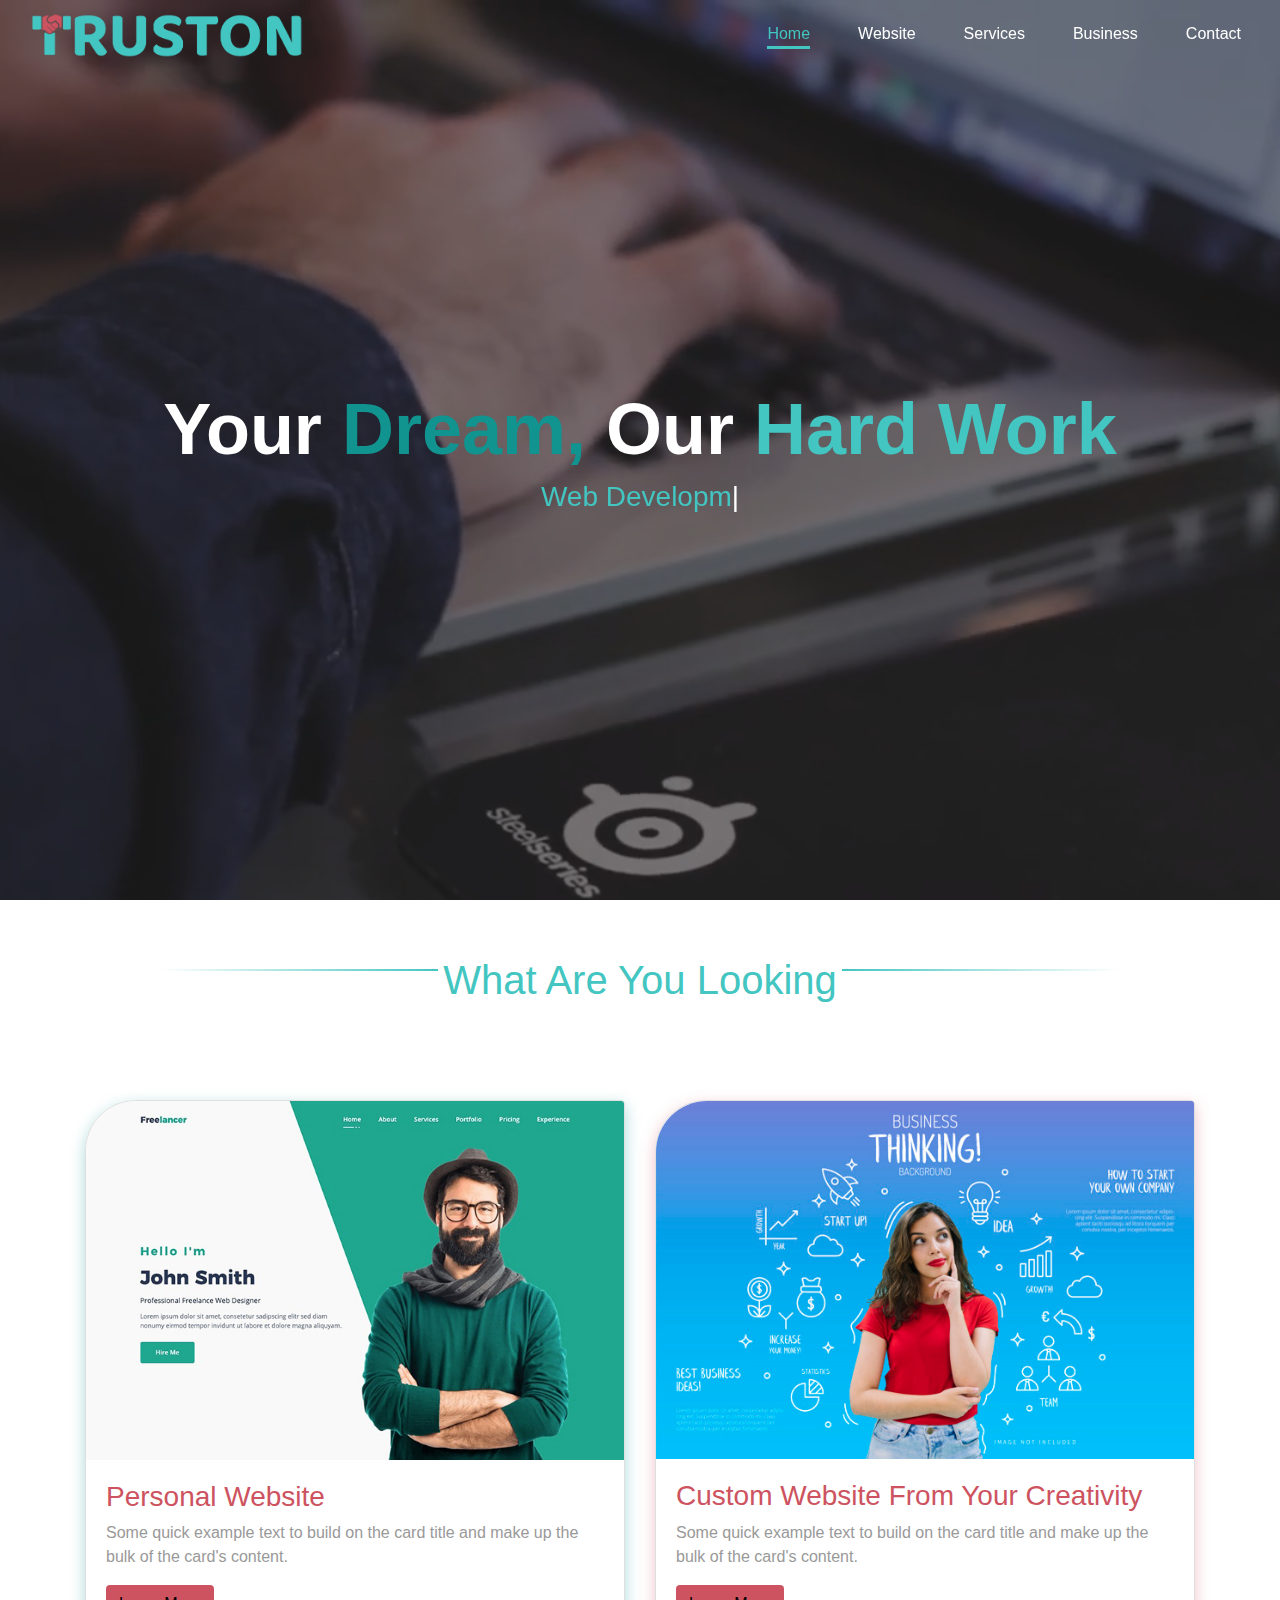
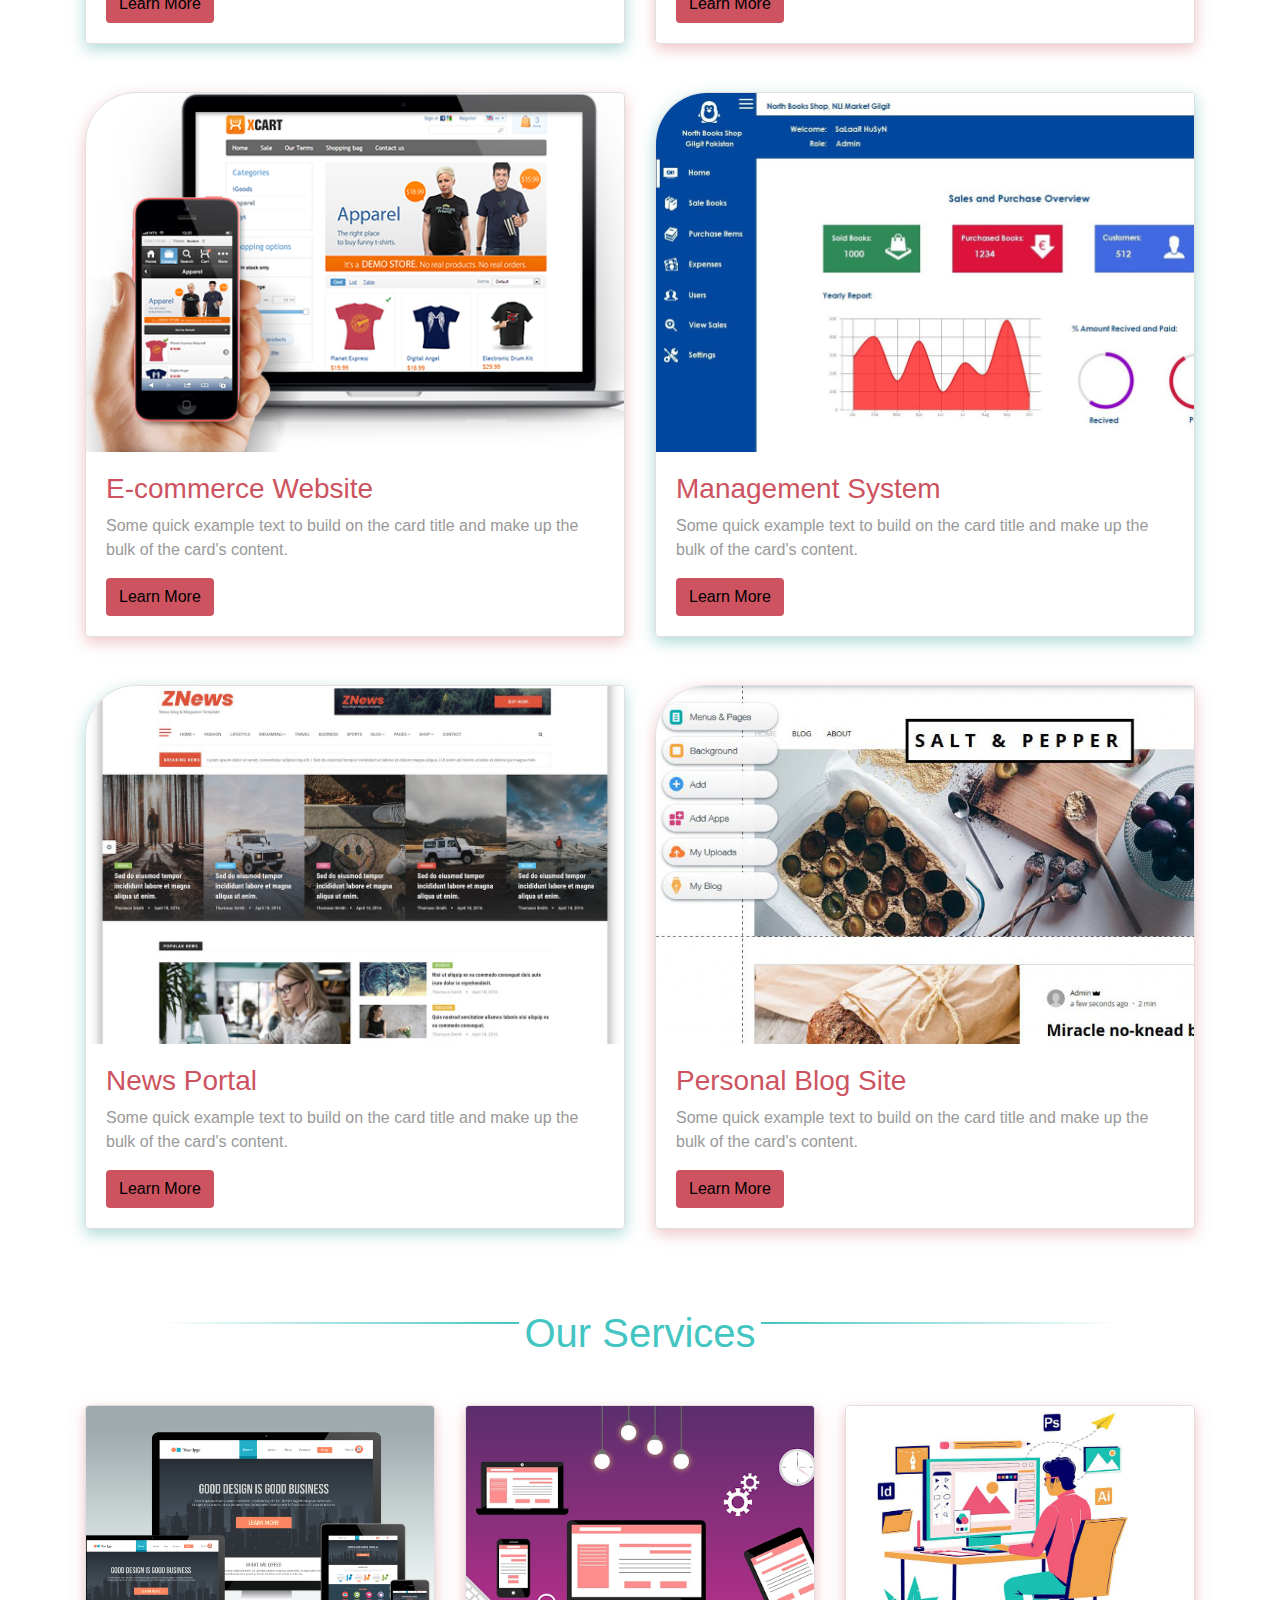
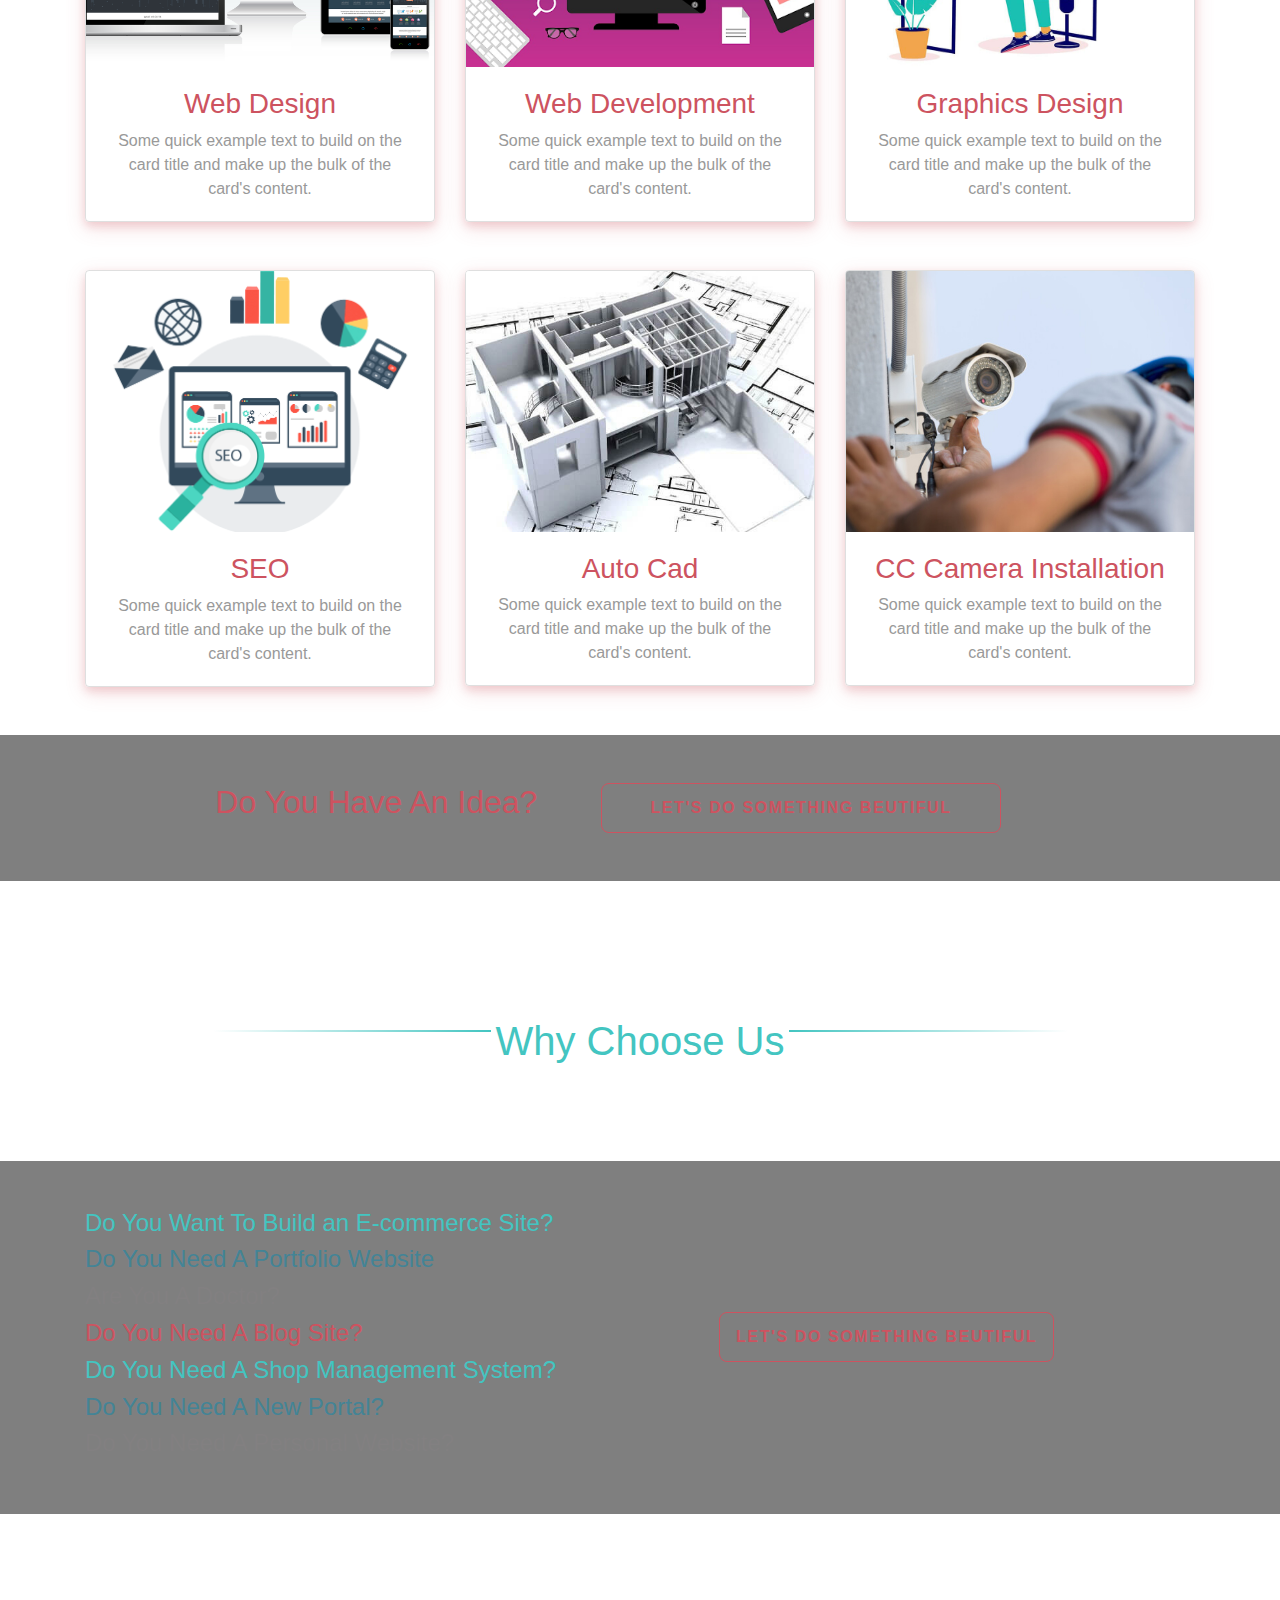
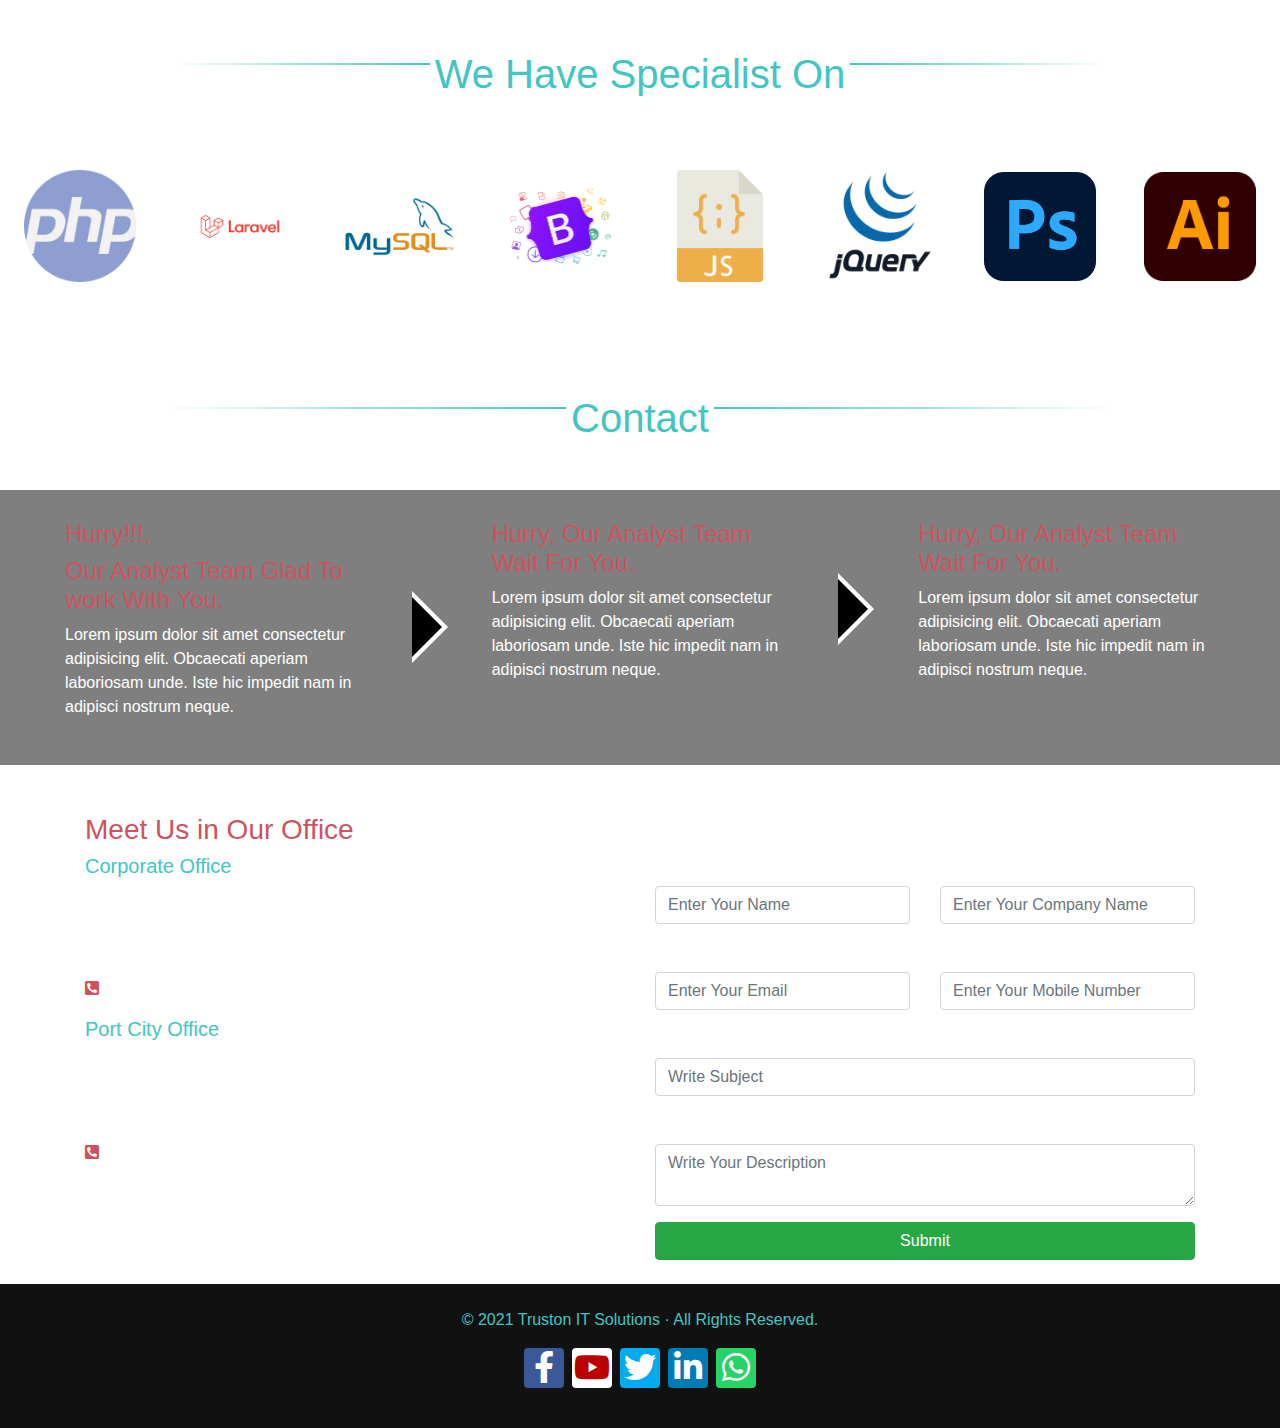
==== index.html @ 9c8ca1ae "Added" ====
<!doctype html>
<html lang="en">

<head>
    <!-- Required meta tags -->
    <meta charset="utf-8">
    <meta name="viewport" content="width=device-width, initial-scale=1, shrink-to-fit=no">

    <!-- CSS -->

    <link rel="stylesheet" href="https://pro.fontawesome.com/releases/v5.10.0/css/all.css" />
    <link rel="stylesheet" href="https://maxcdn.bootstrapcdn.com/bootstrap/4.0.0/css/bootstrap.min.css">
    <link rel="stylesheet" href="css/owl.carousel.min.css">
    <link rel="stylesheet" href="css/owl.theme.default.min.css">
    <link rel="stylesheet" href="css/style.css">
    <title>Truston IT Solutions</title>
</head>

<body>


    <!-- nav bar -->

    <nav class="navbar navbar-expand-lg fixed-top bg-transparent a-color">
        <div class="container-fluid">
            <a class="navbar-brand" href="#home"><img src="img/logo.png" alt="Truston IT Solutions"
                    class="d-inline-block align-top"></a>
            <button class="navbar-toggler" type="button" data-toggle="collapse" data-target="#navbarNav"
                aria-controls="navbarNav" aria-expanded="false" aria-label="Toggle navigation">
                <span class="navbar-toggler-icon"></span>
            </button>
            <div class="collapse navbar-collapse" id="navbarNav">
                <ul class="nav navbar-nav navbar-items ml-auto">
                    <li class="nav-item">
                        <a class="nav-link" href="#home">Home</a>
                    </li>
                    <li class="nav-item">
                        <a class="nav-link" href="#website">Website</a>
                    </li>
                    <li class="nav-item">
                        <a class="nav-link" href="#services">Services</a>
                    </li>
                    <li class="nav-item">
                        <a class="nav-link" href="#strength">Business</a>
                    </li>
                    <li class="nav-item">
                        <a class="nav-link" href="#contact">Contact</a>
                    </li>
                </ul>
            </div>
        </div>
    </nav>

    <!-- end of navbar -->


    <!-- slider section-->

    <header id="home">
        <div class="overlay"></div>
        <video playsinline="playsinline" autoplay="autoplay" muted="muted" loop="loop">
            <source src="video/home3.mp4" type="video/mp4">
        </video>
        <div class="container h-100">
            <div class="d-flex h-100 text-center align-items-center">
                <div class="w-100 text-white">
                    <h1 class="display-3 font-weight-bold">Your <span style="color: #119490;">Dream,</span> Our <span
                            style="color: #43c5c1;">Hard Work</span> </h1>
                    <h3 class="mb-0" id="typer-text"></h3>
                </div>
            </div>
        </div>
    </header>

    <!-- box-shadow: rgba(0, 0, 0, 0.25) 0px 25px 50px -12px; -->

    <!-- end of slider sections -->

    <!-- type of website -->

    <section class="type-of-website py-3" id="website">
        <!-- divider -->
        <div class="divider">
            <span></span>
            <span>
                <!-- <h2>Related For You</h2> -->
                <h2>What Are You Looking</h2>
            </span>
            <span></span>
        </div>

        <div class="container">
            <div class="row">
                <div class="col-md-6 mt-5">
                    <a href="personal.html">
                        <div class="card tow-items tow-items-type-1">
                            <img class="card-img-top" src="img/tow/personal.jpg" alt="web design">
                            <div class="card-body">
                                <h3 class="card-text-top">Personal Website</h3>
                                <p class="card-text">Some quick example text to build on the card title and make up the
                                    bulk of the card's content.</p>
                                <button class="btn my-orange-btn-fixed">Learn More</button>
                            </div>
                        </div>
                    </a>
                </div>


                <div class="col-md-6 mt-5">
                    <a href="idea.html">
                        <div class="card tow-items tow-items-type-2">
                            <img class="card-img-top" src="img/tow/custom.jpg" alt="web design">
                            <div class="card-body">
                                <h3 class="card-text-top">Custom Website From Your Creativity</h3>
                                <p class="card-text">Some quick example text to build on the card title and make up the
                                    bulk of the card's content.</p>
                                <button class="btn my-orange-btn-fixed">Learn More</button>
                            </div>
                        </div>
                    </a>
                </div>



                <div class="col-md-6 mt-5">
                    <a href="e-commerce.html">
                        <div class="card tow-items tow-items-type-2">
                            <img class="card-img-top" src="img/tow/ecommerce.png" alt="web design">
                            <div class="card-body">
                                <h3 class="card-text-top">E-commerce Website</h3>
                                <p class="card-text">Some quick example text to build on the card title and make up the
                                    bulk of the card's content.</p>
                                <button class="btn my-orange-btn-fixed">Learn More</button>
                            </div>
                        </div>
                    </a>
                </div>


                <div class="col-md-6 mt-5">
                    <a href="management.html">
                        <div class="card tow-items tow-items-type-1">
                            <img class="card-img-top" src="img/tow/shop.jpg" alt="web design">
                            <div class="card-body">
                                <h3 class="card-text-top">Management System</h3>
                                <p class="card-text">Some quick example text to build on the card title and make up the
                                    bulk of the card's content.</p>
                                <button class="btn my-orange-btn-fixed">Learn More</button>
                            </div>
                        </div>
                    </a>
                </div>

                <div class="col-md-6 mt-5">
                    <a href="news.html">
                        <div class="card tow-items tow-items-type-1">
                            <img class="card-img-top" src="img/tow/news.jpg" alt="web design">
                            <div class="card-body">
                                <h3 class="card-text-top">News Portal</h3>
                                <p class="card-text">Some quick example text to build on the card title and make up the
                                    bulk of the card's content.</p>
                                <button class="btn my-orange-btn-fixed">Learn More</button>
                            </div>
                        </div>
                    </a>
                </div>

                <div class="col-md-6 mt-5">
                    <a href="blog.html">
                        <div class="card tow-items tow-items-type-2">
                            <img class="card-img-top" src="img/tow/blog.jpg" alt="web design">
                            <div class="card-body">
                                <h3 class="card-text-top">Personal Blog Site</h3>
                                <p class="card-text">Some quick example text to build on the card title and make up the
                                    bulk of the card's content.</p>
                                <button class="btn my-orange-btn-fixed">Learn More</button>
                            </div>
                        </div>
                    </a>
                </div>
            </div>
        </div>



    </section>

    <!-- services sections -->

    <section class="services py-4" id="services">

        <!-- divider -->
        <div class="divider">
            <span></span>
            <span>
                <h2>Our Services</h2>
            </span>
            <span></span>
        </div>
        <div class="main-services text-center">
            <div class="container">
                <div class="row">
                    <div class="col-md-4">
                        <div class="card section-items">
                            <img class="card-img-top" src="img/web_design.jpg" alt="web design">
                            <div class="card-body">
                                <h3 class="card-text-top">Web Design</h3>
                                <p class="card-text">Some quick example text to build on the card title and make up the
                                    bulk of the card's content.</p>
                            </div>
                        </div>
                    </div>

                    <div class="col-md-4">
                        <div class="card  section-items">
                            <img class="card-img-top" src="img/web_development.png" alt="web design">
                            <div class="card-body">
                                <h3 class="card-text-top">Web Development</h3>
                                <p class="card-text">Some quick example text to build on the card title and make up the
                                    bulk of the card's content.</p>
                            </div>
                        </div>
                    </div>

                    <div class="col-md-4">
                        <div class="card  section-items">
                            <img class="card-img-top" src="img/g.jpg" alt="web design">
                            <div class="card-body">
                                <h3 class="card-text-top">Graphics Design</h3>
                                <p class="card-text">Some quick example text to build on the card title and make up the
                                    bulk of the card's content.</p>
                            </div>
                        </div>
                    </div>

                    <div class="col-md-4">
                        <div class="card  section-items mt-5">
                            <img class="card-img-top" src="img/seo.png" alt="web design">
                            <div class="card-body">
                                <h3 class="card-text-top">SEO</h3>
                                <p class="card-text">Some quick example text to build on the card title and make up the
                                    bulk of the card's content.</p>
                            </div>
                        </div>
                    </div>

                    <div class="col-md-4">
                        <div class="card  section-items mt-5">
                            <img class="card-img-top" src="img/auto_cad.jpg" alt="web design">
                            <div class="card-body">
                                <h3 class="card-text-top">Auto Cad</h3>
                                <p class="card-text">Some quick example text to build on the card title and make up the
                                    bulk of the card's content.</p>
                            </div>
                        </div>
                    </div>

                    <div class="col-md-4">
                        <div class="card  section-items mt-5">
                            <img class="card-img-top" src="img/cc.jpg" alt="web design">
                            <div class="card-body">
                                <h3 class="card-text-top">CC Camera Installation</h3>
                                <p class="card-text">Some quick example text to build on the card title and make up the
                                    bulk of the card's content.</p>
                            </div>
                        </div>
                    </div>
                </div>
            </div>
        </div>


        <div class="road-to-contact py-5 text-center d-flex card-text-top justify-content-center my-5"
            style="background-color: rgba(0,0,0,.5);">
            <h2>Do You Have An Idea?</h2>

            <a href="#contact" class="my-orange-btn px-5"> Let's Do Something
                Beutiful
                <span></span><span></span><span></span><span></span>
            </a>

        </div>
    </section>

    <!-- end of services sections -->


    <!-- why choose us sections -->

    <section class="choose py-4" id="strength">
        <div class="choose-overlay">

            <div class="container">
                <div class="row">
                    <!-- divider -->
                    <div class="divider">
                        <span></span>
                        <span>
                            <h2>Why Choose Us</h2>
                        </span>
                        <span></span>
                    </div>
                </div>
                <div class="row text-center" id="all-circle">
                    <div class="col-md-3 choose-items choose-items-1">
                        <div class="circle-inside d-flex justify-content-center">
                            <svg class="svg" height="200" width="200">
                                <circle class="circle-1" cx="100" cy="100" r="95" stroke="transparent" stroke-width="10"
                                    fill-opacity="0" />
                            </svg>
                            <div class="logo d-flex align-items-center justify-content-center">
                                <h1 class="display-1 font-weight-bold" style="color: #43c5c1;">1</h1>
                            </div>
                        </div>


                        <div class="circle-outside pt-3">
                            <h3 style="color: #43c5c1;">Plan Validation</h3>
                            <p class="card-text">Lorem ipsum dolor sit amet consectetur adipisicing elit. Pariatur saepe
                                laudantium quidem
                                error at, nam! Unde nam voluptas alias quibusdam.</p>
                        </div>
                    </div>

                    <div class="col-md-3 choose-items choose-items-2">
                        <div class="circle-inside d-flex justify-content-center">
                            <svg class="svg" height="200" width="200">
                                <circle class="circle-2" cx="100" cy="100" r="95" stroke="transparent" stroke-width="10"
                                    fill-opacity="0" />
                            </svg>
                            <div class="logo d-flex align-items-center justify-content-center">
                                <h1 class="display-1 font-weight-bold" style="color: #438496;">2</h1>
                            </div>
                        </div>


                        <div class="circle-outside pt-3">
                            <h3 style="color: #438496;">Analysis Team</h3>
                            <p class="card-text">Lorem ipsum dolor sit amet consectetur adipisicing elit. Pariatur saepe
                                laudantium quidem
                                error at, nam! Unde nam voluptas alias quibusdam.</p>
                        </div>
                    </div>

                    <div class="col-md-3 choose-items choose-items-3">
                        <div class="circle-inside d-flex justify-content-center">
                            <svg class="svg" height="200" width="200">
                                <circle class="circle-3" cx="100" cy="100" r="95" stroke="transparent" stroke-width="10"
                                    fill-opacity="0" />
                            </svg>
                            <div class="logo d-flex align-items-center justify-content-center">
                                <h1 class="display-1 font-weight-bold" style="color: #828081;">3</h1>
                            </div>
                        </div>


                        <div class="circle-outside pt-3">
                            <h3 style="color: #828081;">Free Services</h3>
                            <p class="card-text">Lorem ipsum dolor sit amet consectetur adipisicing elit. Pariatur saepe
                                laudantium quidem
                                error at, nam! Unde nam voluptas alias quibusdam.</p>
                        </div>
                    </div>

                    <div class="col-md-3 choose-items choose-items-4">
                        <div class="circle-inside d-flex justify-content-center">
                            <svg class="svg" height="200" width="200">
                                <circle class="circle-4" cx="100" cy="100" r="95" stroke="transparent" stroke-width="10"
                                    fill-opacity="0" />
                            </svg>
                            <div class="logo d-flex align-items-center justify-content-center">
                                <h1 class="display-1 font-weight-bold" style="color: #cd5360;">4</h1>
                            </div>
                        </div>


                        <div class="circle-outside pt-3">
                            <h3 style="color: #cd5360;">Manual Book</h3>
                            <p class="card-text">Lorem ipsum dolor sit amet consectetur adipisicing elit. Pariatur saepe
                                laudantium quidem
                                error at, nam! Unde nam voluptas alias quibusdam.</p>
                        </div>
                    </div>

                </div>
            </div>
        </div>

        <div class="road-to-contact py-5 d-flex text-center card-text-top justify-content-center my-5"
            style="background-color: rgba(0,0,0,.5);">

            <div class="container">
                <div class="row d-flex align-items-center">
                    <div class="col-md-6 text-left">
                        <h4 style="color: #43c5c1">Do You Want To Build an E-commerce Site?</h4>
                        <h4 style="color: #438496">Do You Need A Portfolio Website</h4>
                        <h4 style="color: #828081">Are You A Doctor?</h4>
                        <h4 style="color: #cd5360">Do You Need A Blog Site?</h4>
                        <h4 style="color: #43c5c1">Do You Need A Shop Management System?</h4>
                        <h4 style="color: #438496">Do You Need A New Portal?</h4>
                        <h4 style="color: #828081">Do You Need A Personal Website?</h4>
                    </div>
                    <div class="col-md-6 d-flex">
                        <a href="#contact" class="my-orange-btn px-3"> Let's Do Something Beutiful
                            <span></span><span></span><span></span><span></span>
                        </a>
                    </div>
                </div>
            </div>
        </div>
    </section>


    <!-- end why choose us sections -->

    <!-- blog section -->
    <!--

    <section class="blog py-5" id="blog">
        <div class="container-fluid">
            
            <div class="divider">
                <span></span>
                <span>
                    <h2>Blog</h2>
                </span>
                <span></span>
            </div>
            <div class="owl-carousel">
                <div class="col blog-items rounded p-3 pt-4">
                    <p class="d-inline p-1 blog-date-bg text-white mt-2">
                        <i class="fal fa-calendar-alt pr-2"></i>
                        <span>January 01, 2020</span>
                    </p>
                    <h4 class="blog-text-color mt-4">This is blog number 1 rtrett sftsr</h4>
                    <p class="card-text">Lorem ipsum dolor sit amet, consectetur adipisicing elit. Unde, nesciunt? Lorem
                        ipsum dolor sit
                        amet, consectetur adipisicing elit. Unde, nesciunt? Lorem ipsum dolor sit amet, consectetur
                        adipisicing elit. Unde, nesciunt? <a href="#" class="blog-text-color">Read More</a></p>
                </div>

                <div class="col blog-items rounded p-3 pt-4">
                    <p class="d-inline p-1 blog-date-bg text-white mt-2">
                        <i class="fal fa-calendar-alt pr-2"></i>
                        <span>March 31, 2020</span>
                    </p>
                    <h4 class="blog-text-color mt-4">How You Can Business With Us</h4>
                    <p class="card-text">Lorem ipsum dolor sit amet, consectetur adipisicing elit. Unde, nesciunt? Lorem
                        ipsum dolor sit
                        amet, consectetur adipisicing elit. Unde, nesciunt? Lorem ipsum dolor sit amet, consectetur
                        adipisicing elit. Unde, nesciunt? <a href="#" class="blog-text-color">Read More</a></p>
                </div>

                <div class="col blog-items rounded p-3 pt-4">
                    <p class="d-inline p-1 blog-date-bg text-white mt-2">
                        <i class="fal fa-calendar-alt pr-2"></i>
                        <span>January 01, 2020</span>
                    </p>
                    <h4 class="blog-text-color mt-4">This is blog number 4 rtrt rtert</h4>
                    <p class="card-text">Lorem ipsum dolor sit amet, consectetur adipisicing elit. Unde, nesciunt? Lorem
                        ipsum dolor sit
                        amet, consectetur adipisicing elit. Unde, nesciunt? Lorem ipsum dolor sit amet, consectetur
                        adipisicing elit. Unde, nesciunt? <a href="#" class="blog-text-color">Read More</a></p>
                </div>

                <div class="col blog-items rounded p-3 pt-4">
                    <p class="d-inline p-1 blog-date-bg text-white mt-2">
                        <i class="fal fa-calendar-alt pr-2"></i>
                        <span>January 01, 2020</span>
                    </p>
                    <h4 class="blog-text-color mt-4">Web design and Development rtrt</h4>
                    <p class="card-text">Lorem ipsum dolor sit amet, consectetur adipisicing elit. Unde, nesciunt? Lorem
                        ipsum dolor sit
                        amet, consectetur adipisicing elit. Unde, nesciunt? Lorem ipsum dolor sit amet, consectetur
                        adipisicing elit. Unde, nesciunt? <a href class="blog-text-color"> Read More</a></p>
                </div>

                <div class="col blog-items rounded p-3 pt-4">
                    <p class="d-inline p-1 blog-date-bg text-white mt-2">
                        <i class="fal fa-calendar-alt pr-2"></i>
                        <span>January 01, 2020</span>
                    </p>
                    <h4 class="blog-text-color mt-4">Talk with SEO Expart dfg dfhdk </h4>
                    <p class="card-text">Lorem ipsum dolor sit amet, consectetur adipisicing elit. Unde, nesciunt? Lorem
                        ipsum dolor sit
                        amet, consectetur adipisicing elit. Unde, nesciunt? Lorem ipsum dolor sit amet, consectetur
                        adipisicing elit. Unde, nesciunt?<a href="#" class="blog-text-color">Read More</a> </p>
                </div>
            </div>
            <div class="row">
                <div class="col-md-4 offset-md-4 mt-5 d-flex justify-content-center">
                    <a href="#contact" class="my-orange-btn px-4"> See More Blog
                        <span></span><span></span><span></span><span></span>
                    </a>

                </div>
            </div>
        </div>
    </section>
-->

    <!-- our tools -->


    <section class="tools py-4" id="speciality">
        <div class="container-fluid">
            <div class="divider">
                <span></span>
                <span>
                    <h2>We Have Specialist On</h2>
                </span>
                <span></span>
            </div>

            <div class="row">
                <div class="col p-4 align-self-center">
                    <img src="img/tools/php.png" alt="">
                </div>
                <div class="col p-4 align-self-center">
                    <img src="img/tools/laravel.png" alt="">
                </div>
                <div class="col p-4 align-self-center">
                    <img src="img/tools/mysql.png" alt="">
                </div>
                <div class="col p-4 align-self-center">
                    <img src="img/tools/bot.png" alt="">
                </div>
                <div class="col p-4 align-self-center">
                    <img src="img/tools/js.png" alt="">
                </div>
                <div class="col p-4 align-self-center">
                    <img src="img/tools/jquery.png" alt="">
                </div>
                <div class="col p-4 align-self-center">
                    <img src="img/tools/ps.png" alt="">
                </div>
                <div class="col p-4 align-self-center">
                    <img src="img/tools/ai.png" alt="">
                </div>
            </div>
        </div>

        <!-- <div class="road-to-contact py-5 text-center d-flex card-text-top align-items-center justify-content-center my-5"
            style="background-color: rgba(0,0,0,.5);">
            <h2>Are You Ready To Build Something Beutiful?</h2>
            <a href="#contact" class="my-orange-btn px-5"> Let's Go
                <span></span><span></span><span></span><span></span>
            </a>

        </div> -->
    </section>


    <!-- contact sections  -->


    <section class="contact py-4 text-white" id="contact">

        <div class="divider">
            <span></span>
            <span>
                <h2>Contact</h2>
            </span>
            <span></span>
        </div>

        <div class="forward-to-contact" style="background-color: rgba(0,0,0,.5);">
            <div class="container-fluid">


                <div class="row">
                    <div class="col-md-4">
                        <div class="arrow_box arrow_box-1">
                            <h4 class="card-text-top">Hurry!!!,</h4>
                            <h4 class="card-text-top"> Our Analyst Team Glad To work With You.</h4>
                            <p>Lorem ipsum dolor sit amet consectetur adipisicing elit. Obcaecati aperiam laboriosam
                                unde.
                                Iste
                                hic impedit nam in adipisci nostrum neque.</p>
                        </div>
                    </div>

                    <div class="col-md-4">
                        <div class="arrow_box arrow_box-2">
                            <h4 class="card-text-top">Hurry, Our Analyst Team Wait For You.</h4>
                            <p>Lorem ipsum dolor sit amet consectetur adipisicing elit. Obcaecati aperiam laboriosam
                                unde.
                                Iste
                                hic impedit nam in adipisci nostrum neque.</p>
                        </div>
                    </div>

                    <div class="col-md-4">
                        <div class="arrow_box arrow_box-3">
                            <h4 class="card-text-top">Hurry, Our Analyst Team Wait For You.</h4>
                            <p>Lorem ipsum dolor sit amet consectetur adipisicing elit. Obcaecati aperiam laboriosam
                                unde.
                                Iste
                                hic impedit nam in adipisci nostrum neque.</p>
                        </div>
                    </div>
                </div>
            </div>
        </div>

        <div class="container">
            <div class="row mt-5">
                <div class="col-md-6">
                    <div class="address">
                        <h3 class="card-text-top">Meet Us in Our Office</h3>
                        <h5 class="text-paste">Corporate Office</h5>
                        <h6>Truston IT Solutions</h6>
                        <p>Lorem ipsum dolor sit, amet consectetur adipisicing elit. Distinctio, exercitationem.</p>
                        <p><i class="fas fa-phone-square-alt pr-2 card-text-top"></i>09639-410410</p>

                        <h5 class="text-paste">Port City Office</h5>
                        <h6>Truston IT Solutions</h6>
                        <p>Lorem ipsum dolor sit, amet consectetur adipisicing elit. Distinctio, exercitationem.</p>
                        <p><i class="fas fa-phone-square-alt pr-2 card-text-top"></i>01321-573654</p>
                    </div>
                </div>
                <div class="col-md-6">
                    <div class="contact-form">
                        <div class="row">
                            <h3>Schedule a Consultation</h3>
                            <div class="col-md-6">

                                <div class="form-group">
                                    <label>Your Name * </label>
                                    <input type="text" class="form-control" placeholder="Enter Your Name">

                                </div>

                                <div class="form-group">
                                    <label>Email * </label>
                                    <input type="text" class="form-control" placeholder="Enter Your Email">
                                </div>
                            </div>
                            <div class="col-md-6">
                                <div class="form-group">
                                    <label>Company Name</label>
                                    <input type="text" class="form-control" placeholder="Enter Your Company Name">
                                </div>
                                <div class="form-group">
                                    <label>Mobile Number * </label>
                                    <input type="text" class="form-control" placeholder="Enter Your Mobile Number">
                                </div>
                            </div>
                            <div class="col-md-12">
                                <div class="form-group">
                                    <label>Subject * </label>
                                    <input type="text" class="form-control" placeholder="Write Subject">
                                </div>
                                <div class="form-group">
                                    <label>Description</label>
                                    <textarea row="5" type="text" class="form-control"
                                        placeholder="Write Your Description"></textarea>
                                </div>
                                <button type="submit" class="btn btn-success btn-block">Submit</button>
                            </div>
                        </div>
                    </div>
                </div>
            </div>
        </div>
    </section>


    <!-- footer -->

    <section class="footer py-4 text-center" style="background-color: #111;">
        <p class="text-paste">© 2021 Truston IT Solutions · All Rights Reserved.</p>
        <div class="social-media-icon d-flex justify-content-center">
            <!-- <i class="fab fa-facebook-square" style="color: #3b5998;"></i>
            <i class="fab fa-twitter-square" style="color: #00aced;"></i>
            <i class="fab fa-youtube" style="color: #bb0000;"></i>
            <i class="fab fa-linkedin" style="color: #007bb6;"></i> -->

            <ul class="d-flex justify-content-center align-items-center">
                <li class="d-flex justify-content-center align-items-center mx-1 rounded"
                    style="width: 40px; height: 40px; background-color: #3b5998;"> <a href=""> <i
                            class="fab fa-facebook-f" style="color: #fff"></i></a></li>
                <li class="d-flex justify-content-center align-items-center mx-1 rounded"
                    style="width: 40px; height: 40px; background-color: #fff;"> <a href=""> <i class="fab fa-youtube"
                            style="color: #bb0000"></i></a></li>
                <li class="d-flex justify-content-center align-items-center mx-1 rounded"
                    style="width: 40px; height: 40px; background-color: #00aced;"> <a href=""> <i class="fab fa-twitter"
                            style="color: #fff"></i></a></li>
                <li class="d-flex justify-content-center align-items-center mx-1 rounded"
                    style="width: 40px; height: 40px; background-color: #007bb6;"> <a href=""> <i
                            class="fab fa-linkedin-in" style="color: #fff"></i></a></li>
                <li class="d-flex justify-content-center align-items-center mx-1 rounded"
                    style="width: 40px; height: 40px; background-color: #25D366;"> <a href=""> <i
                            class="fab fa-whatsapp" style="color: #fff;"></i></a></li>
            </ul>

        </div>
    </section>


    <!-- Load Facebook SDK for JavaScript -->
    <div id="fb-root"></div>
    <script>
        window.fbAsyncInit = function () {
            FB.init({
                xfbml: true,
                version: 'v9.0'
            });
        };

        (function (d, s, id) {
            var js, fjs = d.getElementsByTagName(s)[0];
            if (d.getElementById(id)) return;
            js = d.createElement(s); js.id = id;
            js.src = 'https://connect.facebook.net/en_US/sdk/xfbml.customerchat.js';
            fjs.parentNode.insertBefore(js, fjs);
        }(document, 'script', 'facebook-jssdk'));</script>

    <!-- Your Chat Plugin code -->
    <div class="fb-customerchat" attribution=setup_tool page_id="106766684719272" theme_color="#44bec7">
    </div>



    <!-- Optional JavaScript -->
    <!-- jQuery first, then Popper.js, then Bootstrap JS -->
    <script src="https://code.jquery.com/jquery-3.2.1.min.js"></script>
    <script src="https://cdnjs.cloudflare.com/ajax/libs/popper.js/1.12.9/umd/popper.min.js"></script>
    <script src="https://maxcdn.bootstrapcdn.com/bootstrap/4.0.0/js/bootstrap.min.js"></script>
    <script src="js/owl.carousel.min.js"></script>
    <script src="js/active-menu-link.js"></script>
    <script src="js/typer.min.js"></script>
    <script src="js/main.js"></script>


</body>

</html>
---- css/style.css ----
*{
    margin: 0;
    padding: 0;
}
body{
  /* background-color: #162B32; */
  position: relative;
  background-image: url('../img/bg/1.gif');
  background-attachment: fixed;
  background-size: cover;
}
/* .body-overlay{
  background-color: rgba(0,0,0,.6);
  position: absolute;
  top: 0;
  left: 0;
  bottom: 0;
  right: 0;
} */
nav{
  border-bottom: 1px solid transparent;
}
.navbar-brand img{
    width: 17rem;
}
.a-color a{
  color: #fff;
}

.card-text-top{
  color: #cd5360;
}
.card-text{
  color: #999;
}

.nav-link::after{
  content: "";
  width: 0;
  display: flex;
  height: 3px;
  transition: width .3s ease;
  background: #43c5c1;
}
.navbar-light .navbar-nav .nav-link{
  color: #fff;
}
.navbar-items li a.active::after{
  width: 100%;
}
.navbar-light .navbar-nav .nav-link:focus, .navbar-light .navbar-nav .nav-link:hover{
  color: #43c5c1;
}
nav .active{
  color: #43c5c1!important;
}
.navbar-expand-lg .navbar-nav .nav-link{
  padding-left: 2.5rem;
}

/* CSS for video */

header {
    position: relative;
    background-color: black;
    height: 100vh;
    min-height: 25rem;
    width: 100%;
    overflow: hidden;
  }
  
  header video {
    position: absolute;
    top: 50%;
    left: 50%;
    min-width: 100%;
    min-height: 100%;
    width: auto;
    height: auto;
    z-index: 0;
    -ms-transform: translateX(-50%) translateY(-50%);
    -moz-transform: translateX(-50%) translateY(-50%);
    -webkit-transform: translateX(-50%) translateY(-50%);
    transform: translateX(-50%) translateY(-50%);
  }
  
  header .container {
    position: relative;
    z-index: 2;
  }
  
  header .overlay {
    position: absolute;
    top: 0;
    left: 0;
    height: 100%;
    width: 100%;
    background-color: #222;
    opacity: 0.5;
    z-index: 1;
  }
  
  @media (pointer: coarse) and (hover: none) {
    header {
      background: url('../video/home.mp4') black no-repeat center center scroll;
    }
    header video {
      display: none;
    }
  }
.typed{
  color: #43c5c1;
}

  /* devider */

 
        
  .divider {								/* minor cosmetics */
      display: table;
      font-size: 24px; 
      text-align: center; 
      width: 75%; 						/* divider width */
      margin: 40px auto;					/* spacing above/below */
  }
  .divider span {display: table-cell;  position: relative;}
  .divider span:first-child, .divider span:last-child {
      width: 50%;
      top: 13px;							/* adjust vertical align */
      -moz-background-size: 100% 2px; 	/* line width */
      background-size: 100% 2px; 			/* line width */
      background-position: 0 0, 0 100%;
      background-repeat: no-repeat;
  }
  .divider span:first-child {				/* color changes in here */
      background-image: -webkit-gradient(linear, 0 0, 0 100%, from(transparent), to(#43c5c1));
      background-image: -webkit-linear-gradient(180deg, transparent, #43c5c1);
      background-image: -moz-linear-gradient(180deg, transparent, #43c5c1);
      background-image: -o-linear-gradient(180deg, transparent, #43c5c1);
      background-image: linear-gradient(90deg, transparent, #43c5c1);
  }
  .divider span:nth-child(2) {
      color: #000; padding: 0px 5px; width: auto; white-space: nowrap;
  }
  .divider span:last-child {				/* color changes in here */
      background-image: -webkit-gradient(linear, 0 0, 0 100%, from(#43c5c1), to(transparent));
      background-image: -webkit-linear-gradient(180deg, #43c5c1, transparent);
      background-image: -moz-linear-gradient(180deg, #43c5c1, transparent);
      background-image: -o-linear-gradient(180deg, #43c5c1, transparent);
      background-image: linear-gradient(90deg, #43c5c1, transparent);
  }
.divider h2{
  color: #43c5c1;
  font-size: 2.5rem;
}



.section-header{
  text-align: center;
}
.section-items{
  transform: scale(1);
  transition: transform 1s ease-out;
  box-shadow: 0 4px 8px 0 rgba(205, 83, 96, 0.2), 0 6px 20px 0 rgba(205, 83, 96, 0.19);
}
.section-items:hover{
  transform: scale(1.05);
  transition: transform 1s ease-out;
  box-shadow: 0 4px 8px 0 rgba(255, 255, 255, 0.2), 0 6px 20px 0 rgba(255, 255, 255, 0.19);
}
.choose-item-top{
  /* background-color: orange; */
  border: 1px solid orange;
  height: 10rem;
  width: 10rem;
  margin: 0 auto;
  color: orange;
  transition: border 2s;
}


  /* border drwaing */


.logo{
    position: absolute;
   width: 200px;
   height: 200px;
    text-align: center;
}
.logo {
    border-radius: 100px;
    opacity: 1;
    /* animation: fadeIn 5s linear forwards;
    animation-delay: 5s; */
}

.circle-all {
  stroke-dasharray: 1000;
  stroke-dashoffset: 1000;
  /* animation-delay: 5s; */
  animation: stroke 2s ease-out forwards;
}

@keyframes stroke {
  to {
    stroke-dashoffset: 0;
  }
}

/* @keyframes fadeIn {
    to {
    opacity: 1;
    height: 100vh;
    position: relative;
    background-color: #f5f5f5;
}
    } */
  
.blog-date-bg{
  background-color: #cd5360;
}
.blog-text-color{
  color: #cd5360;
}

.tools img, .ecmain img, .ecbottom img{
  max-width: 100%;
  margin: auto 0;
}
.my-bg-dark{
  background-color: #000;
}
.card{
  background-color: transparent;
}
.blog-items{
  border: 1px solid rgba(205, 83, 96, 0.19);
}
.choose-items{
  border-radius: 10px;
  padding: 10px 15px;
  transform: scale(1);
  background-color: transparent;
  transition: all .4s ease;
}
.circle-inside{
  transform: skew(30deg, 0);
  transition: all .5s ease;
}
.choose-items:hover .circle-inside{
  transform: skew(0, 0);
  transition: all .5s ease;
  /* transform: scaleX(1); */
}
.choose-items:hover{
  background-color: #000;
  transform: scale(1.05);
  transition: all .4s ease;
}
.my-paste-btn{
  background-color: #43c5c1;
}
.my-paste-btn:hover, .my-orange-btn a:hover{
  text-decoration: none;
}
.choose-items{
  display: none;
}

.type-of-website img{
  max-width: 100%;
}
.tow-items-type-1{
  box-shadow: rgba(17, 148, 144, 0.35) 0px 5px 15px;
  cursor: pointer;
  transform: scale(1);
  transition: transform .5s ease-out;
  /* box-shadow: rgba(255, 255, 255, 0.25) 0px 60px 40px -7px; */
  /* box-shadow: rgba(205, 83, 96, 0.2) 0px 20px 30px; */
  /* box-shadow: rgba(205, 83, 96, 0.09) 0px 2px 1px, rgba(205, 83, 96, 0.09) 0px 4px 2px, rgba(205, 83, 96, 0.09) 0px 8px 4px, rgba(205, 83, 96, 0.09) 0px 16px 8px, rgba(205, 83, 96, 0.09) 0px 32px 16px; */
  /* box-shadow: rgba(255, 255, 255, 0.25) 0px 2px 4px 0px, rgba(255, 255, 255, 0.25) 0px 2px 16px 0px; */
  /* box-shadow: rgba(255, 255, 255, 0.25) 0px 8px 24px, rgba(255, 255, 255, 0.25) 0px 16px 56px, rgba(255, 255, 255, 0.25) 0px 24px 80px; */
}
.tow-items-type-2{
  box-shadow: rgba(205, 83, 96, 0.35) 0px 5px 15px;
  cursor: pointer;
  transform: scale(1);
  transition: transform .5s ease-out;
  /* box-shadow: rgba(255, 255, 255, 0.25) 0px 60px 40px -7px; */
  /* box-shadow: rgba(205, 83, 96, 0.2) 0px 20px 30px; */
  /* box-shadow: rgba(205, 83, 96, 0.09) 0px 2px 1px, rgba(205, 83, 96, 0.09) 0px 4px 2px, rgba(205, 83, 96, 0.09) 0px 8px 4px, rgba(205, 83, 96, 0.09) 0px 16px 8px, rgba(205, 83, 96, 0.09) 0px 32px 16px; */
  /* box-shadow: rgba(255, 255, 255, 0.25) 0px 2px 4px 0px, rgba(255, 255, 255, 0.25) 0px 2px 16px 0px; */
  /* box-shadow: rgba(255, 255, 255, 0.25) 0px 8px 24px, rgba(255, 255, 255, 0.25) 0px 16px 56px, rgba(255, 255, 255, 0.25) 0px 24px 80px; */
}
.tow-items{
  border-top-left-radius: calc(3.25rem - 1px);
}
.tow-items:hover{
  box-shadow: rgba(255, 255, 255, 0.5) 0px 5px 15px;
  transform: scale(1.05);
  transition: transform .5s ease-out;
}
.my-orange-btn-fixed{
  background-color: #cd5360;
}

/* button style  */
.my-orange-btn{
  /* background-color: #cd5360; */
  /* background-color: transparent; */
  --c:#cd5360;
    color: var(--c);
    font-size: 16px;
    border: 1px solid #cd5360;
    border-radius: 0.5em;
    /* width: 12em;
    height: 3em; */
    text-transform: uppercase;
    font-weight: bold;
    font-family: sans-serif;
    letter-spacing: 0.1em;
    text-align: center;
    line-height: 3em;
    position: relative;
    overflow: hidden;
    z-index: 1;
    transition: 0.5s;
    margin: 0 4em;
    text-decoration: none;
}
.my-orange-btn span {
  position: absolute;
  width: 25%;
  height: 100%;
  background-color: var(--c);
  transform: translateY(150%);
  border-radius: 50%;
  left: calc((var(--n) - 1) * 25%);
  transition: 0.5s;
  transition-delay: calc((var(--n) - 1) * 0.1s);
  z-index: -1;
}

.my-orange-btn:hover {
  color: #fff;
  text-decoration: none;
}

.my-orange-btn:hover span {
  transform: translateY(0) scale(2);
}

.my-orange-btn span:nth-child(1) {
  --n: 1;
}

.my-orange-btn span:nth-child(2) {
  --n: 2;
}

.my-orange-btn span:nth-child(3) {
  --n: 3;
}

.my-orange-btn span:nth-child(4) {
  --n: 4;
}

.type-of-website .card-img-top{
  border-top-left-radius: calc(3.25rem - 1px);
  background-color: transparent;
}
.type-of-website a{
  text-decoration: none;
}
.social-media-icon i{
  font-size: 2rem;
}
/* common for other pages  */

.o-page-header h1{
  font-size: 7rem;
  color: #fff;
}
.o-page-header:hover .o-page-header-text::after{
  width: 100%;
  transition: all 2s;
}
.o-page-header-text::after{
  content: '';
  width: 0;
  background-color: #cd5360;
  height: 2px;
  transition: all 1s;
}
.o-page-contact{
  display: none;
}
/* e commerce page  */

.e-commerce{
  background-image: url(../img/others/e-commerce-top.jpg);
  background-size: cover;
  background-attachment: fixed;
}
.ectop{
  background-color: rgba(0,0,0,.5);
  height: 70vh;
}
.text-paste{
  color: #43c5c1;
}
.b-mobile{
  color:  #43c5c1;;
  transition: all .3s ease;
}
.ecmain-row:hover .b-mobile{
  color: #cd5360;
  transition: all .3s ease;
}

/* personal  */

.personal{
  background-image: url(../img/others/personal-top.jpg);
  background-size: cover;
  background-attachment: fixed;
}

/* custom */

.custom{
  background-image: url(../img/others/idea-top.jpg);
  background-size: cover;
  background-attachment: fixed;
}

/* management */

.management{
  background-image: url(../img/others/management.jpg);
  background-size: cover;
  background-attachment: fixed;
}

/* news portal */

.news{
  background-image: url(../img/others/news.jpg);
  background-size: cover;
  background-attachment: fixed;
}

/* blog */

.blog{
  background-image: url(../img/others/blog.jpg);
  background-size: cover;
  background-attachment: fixed;
}


/* arrow box   */

.arrow_box {
  position: relative;
  /* border: 4px solid #cd5360; */
  padding: 30px 50px;
}
.arrow_box-1:after, .arrow_box-1:before, .arrow_box-2:after, .arrow_box-2:before {
  left: 100%;
  top: 50%;
  border: solid transparent;
  content: "";
  height: 0;
  width: 0;
  position: absolute;
  pointer-events: none;
}

.arrow_box-1:after, .arrow_box-2:after {
  border-color: rgba(136, 183, 213, 0);
  border-left-color: #000;
  border-width: 30px;
  margin-top: -30px;
  
}
.arrow_box-1:before, .arrow_box-2:before {
  border-color: rgba(194, 225, 245, 0);
  border-left-color: #fff;
  border-width: 36px;
  margin-top: -36px;
}
/* 

.arrow_box-1:before{
  animation: mymove1 1s linear infinite;
}
@keyframes mymove1 {
  0%   {border-left-color: #fff;}
  100%   {border-left-color: transparent;} 

}

.arrow_box-2:before{
  animation: mymove2 1s infinite;
}
@keyframes mymove2 {
  0%   {border-left-color: transparent;}
  100%  {border-left-color: #fff;}
} */
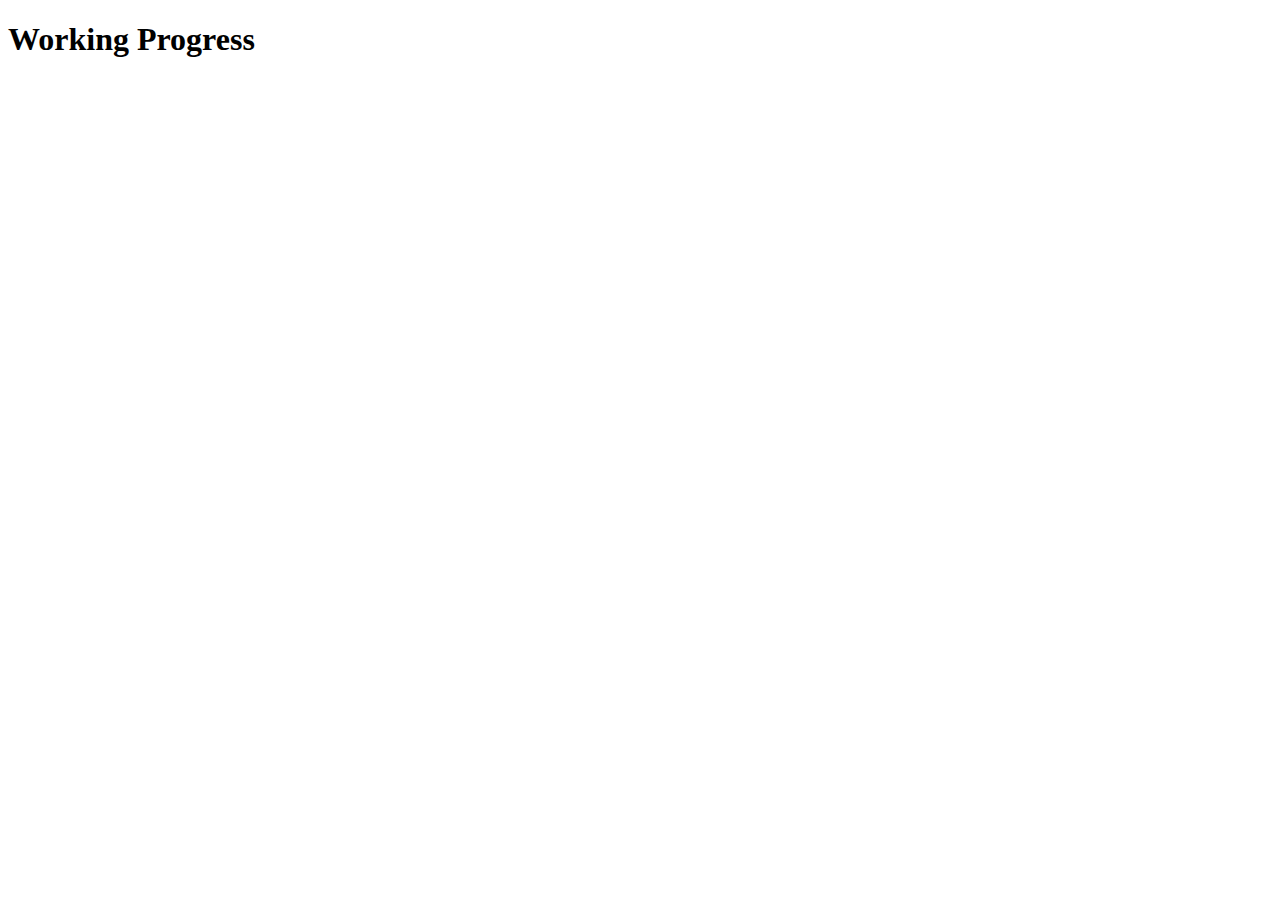
==== commit 5d524635: "test 20-04" ====
--- a/index.html
+++ b/index.html
@@ -1,738 +1,15 @@
-<!doctype html>
+<!DOCTYPE html>
 <html lang="en">
+<head>
+	<meta charset="UTF-8">
+	<meta name="viewport" content="width=device-width, initial-scale=1.0">
+	<title>O.H.Tuser</title>
+</head>
+<body>
+	
 
-<head>
-    <!-- Required meta tags -->
-    <meta charset="utf-8">
-    <meta name="viewport" content="width=device-width, initial-scale=1, shrink-to-fit=no">
-
-    <!-- CSS -->
-
-    <link rel="stylesheet" href="https://pro.fontawesome.com/releases/v5.10.0/css/all.css" />
-    <link rel="stylesheet" href="https://maxcdn.bootstrapcdn.com/bootstrap/4.0.0/css/bootstrap.min.css">
-    <link rel="stylesheet" href="css/owl.carousel.min.css">
-    <link rel="stylesheet" href="css/owl.theme.default.min.css">
-    <link rel="stylesheet" href="css/style.css">
-    <title>Truston IT Solutions</title>
-</head>
-
-<body>
-
-
-    <!-- nav bar -->
-
-    <nav class="navbar navbar-expand-lg fixed-top bg-transparent a-color">
-        <div class="container-fluid">
-            <a class="navbar-brand" href="#home"><img src="img/logo.png" alt="Truston IT Solutions"
-                    class="d-inline-block align-top"></a>
-            <button class="navbar-toggler" type="button" data-toggle="collapse" data-target="#navbarNav"
-                aria-controls="navbarNav" aria-expanded="false" aria-label="Toggle navigation">
-                <span class="navbar-toggler-icon"></span>
-            </button>
-            <div class="collapse navbar-collapse" id="navbarNav">
-                <ul class="nav navbar-nav navbar-items ml-auto">
-                    <li class="nav-item">
-                        <a class="nav-link" href="#home">Home</a>
-                    </li>
-                    <li class="nav-item">
-                        <a class="nav-link" href="#website">Website</a>
-                    </li>
-                    <li class="nav-item">
-                        <a class="nav-link" href="#services">Services</a>
-                    </li>
-                    <li class="nav-item">
-                        <a class="nav-link" href="#strength">Business</a>
-                    </li>
-                    <li class="nav-item">
-                        <a class="nav-link" href="#contact">Contact</a>
-                    </li>
-                </ul>
-            </div>
-        </div>
-    </nav>
-
-    <!-- end of navbar -->
-
-
-    <!-- slider section-->
-
-    <header id="home">
-        <div class="overlay"></div>
-        <video playsinline="playsinline" autoplay="autoplay" muted="muted" loop="loop">
-            <source src="video/home3.mp4" type="video/mp4">
-        </video>
-        <div class="container h-100">
-            <div class="d-flex h-100 text-center align-items-center">
-                <div class="w-100 text-white">
-                    <h1 class="display-3 font-weight-bold">Your <span style="color: #119490;">Dream,</span> Our <span
-                            style="color: #43c5c1;">Hard Work</span> </h1>
-                    <h3 class="mb-0" id="typer-text"></h3>
-                </div>
-            </div>
-        </div>
-    </header>
-
-    <!-- box-shadow: rgba(0, 0, 0, 0.25) 0px 25px 50px -12px; -->
-
-    <!-- end of slider sections -->
-
-    <!-- type of website -->
-
-    <section class="type-of-website py-3" id="website">
-        <!-- divider -->
-        <div class="divider">
-            <span></span>
-            <span>
-                <!-- <h2>Related For You</h2> -->
-                <h2>What Are You Looking</h2>
-            </span>
-            <span></span>
-        </div>
-
-        <div class="container">
-            <div class="row">
-                <div class="col-md-6 mt-5">
-                    <a href="personal.html">
-                        <div class="card tow-items tow-items-type-1">
-                            <img class="card-img-top" src="img/tow/personal.jpg" alt="web design">
-                            <div class="card-body">
-                                <h3 class="card-text-top">Personal Website</h3>
-                                <p class="card-text">Some quick example text to build on the card title and make up the
-                                    bulk of the card's content.</p>
-                                <button class="btn my-orange-btn-fixed">Learn More</button>
-                            </div>
-                        </div>
-                    </a>
-                </div>
-
-
-                <div class="col-md-6 mt-5">
-                    <a href="idea.html">
-                        <div class="card tow-items tow-items-type-2">
-                            <img class="card-img-top" src="img/tow/custom.jpg" alt="web design">
-                            <div class="card-body">
-                                <h3 class="card-text-top">Custom Website From Your Creativity</h3>
-                                <p class="card-text">Some quick example text to build on the card title and make up the
-                                    bulk of the card's content.</p>
-                                <button class="btn my-orange-btn-fixed">Learn More</button>
-                            </div>
-                        </div>
-                    </a>
-                </div>
-
-
-
-                <div class="col-md-6 mt-5">
-                    <a href="e-commerce.html">
-                        <div class="card tow-items tow-items-type-2">
-                            <img class="card-img-top" src="img/tow/ecommerce.png" alt="web design">
-                            <div class="card-body">
-                                <h3 class="card-text-top">E-commerce Website</h3>
-                                <p class="card-text">Some quick example text to build on the card title and make up the
-                                    bulk of the card's content.</p>
-                                <button class="btn my-orange-btn-fixed">Learn More</button>
-                            </div>
-                        </div>
-                    </a>
-                </div>
-
-
-                <div class="col-md-6 mt-5">
-                    <a href="management.html">
-                        <div class="card tow-items tow-items-type-1">
-                            <img class="card-img-top" src="img/tow/shop.jpg" alt="web design">
-                            <div class="card-body">
-                                <h3 class="card-text-top">Management System</h3>
-                                <p class="card-text">Some quick example text to build on the card title and make up the
-                                    bulk of the card's content.</p>
-                                <button class="btn my-orange-btn-fixed">Learn More</button>
-                            </div>
-                        </div>
-                    </a>
-                </div>
-
-                <div class="col-md-6 mt-5">
-                    <a href="news.html">
-                        <div class="card tow-items tow-items-type-1">
-                            <img class="card-img-top" src="img/tow/news.jpg" alt="web design">
-                            <div class="card-body">
-                                <h3 class="card-text-top">News Portal</h3>
-                                <p class="card-text">Some quick example text to build on the card title and make up the
-                                    bulk of the card's content.</p>
-                                <button class="btn my-orange-btn-fixed">Learn More</button>
-                            </div>
-                        </div>
-                    </a>
-                </div>
-
-                <div class="col-md-6 mt-5">
-                    <a href="blog.html">
-                        <div class="card tow-items tow-items-type-2">
-                            <img class="card-img-top" src="img/tow/blog.jpg" alt="web design">
-                            <div class="card-body">
-                                <h3 class="card-text-top">Personal Blog Site</h3>
-                                <p class="card-text">Some quick example text to build on the card title and make up the
-                                    bulk of the card's content.</p>
-                                <button class="btn my-orange-btn-fixed">Learn More</button>
-                            </div>
-                        </div>
-                    </a>
-                </div>
-            </div>
-        </div>
-
-
-
-    </section>
-
-    <!-- services sections -->
-
-    <section class="services py-4" id="services">
-
-        <!-- divider -->
-        <div class="divider">
-            <span></span>
-            <span>
-                <h2>Our Services</h2>
-            </span>
-            <span></span>
-        </div>
-        <div class="main-services text-center">
-            <div class="container">
-                <div class="row">
-                    <div class="col-md-4">
-                        <div class="card section-items">
-                            <img class="card-img-top" src="img/web_design.jpg" alt="web design">
-                            <div class="card-body">
-                                <h3 class="card-text-top">Web Design</h3>
-                                <p class="card-text">Some quick example text to build on the card title and make up the
-                                    bulk of the card's content.</p>
-                            </div>
-                        </div>
-                    </div>
-
-                    <div class="col-md-4">
-                        <div class="card  section-items">
-                            <img class="card-img-top" src="img/web_development.png" alt="web design">
-                            <div class="card-body">
-                                <h3 class="card-text-top">Web Development</h3>
-                                <p class="card-text">Some quick example text to build on the card title and make up the
-                                    bulk of the card's content.</p>
-                            </div>
-                        </div>
-                    </div>
-
-                    <div class="col-md-4">
-                        <div class="card  section-items">
-                            <img class="card-img-top" src="img/g.jpg" alt="web design">
-                            <div class="card-body">
-                                <h3 class="card-text-top">Graphics Design</h3>
-                                <p class="card-text">Some quick example text to build on the card title and make up the
-                                    bulk of the card's content.</p>
-                            </div>
-                        </div>
-                    </div>
-
-                    <div class="col-md-4">
-                        <div class="card  section-items mt-5">
-                            <img class="card-img-top" src="img/seo.png" alt="web design">
-                            <div class="card-body">
-                                <h3 class="card-text-top">SEO</h3>
-                                <p class="card-text">Some quick example text to build on the card title and make up the
-                                    bulk of the card's content.</p>
-                            </div>
-                        </div>
-                    </div>
-
-                    <div class="col-md-4">
-                        <div class="card  section-items mt-5">
-                            <img class="card-img-top" src="img/auto_cad.jpg" alt="web design">
-                            <div class="card-body">
-                                <h3 class="card-text-top">Auto Cad</h3>
-                                <p class="card-text">Some quick example text to build on the card title and make up the
-                                    bulk of the card's content.</p>
-                            </div>
-                        </div>
-                    </div>
-
-                    <div class="col-md-4">
-                        <div class="card  section-items mt-5">
-                            <img class="card-img-top" src="img/cc.jpg" alt="web design">
-                            <div class="card-body">
-                                <h3 class="card-text-top">CC Camera Installation</h3>
-                                <p class="card-text">Some quick example text to build on the card title and make up the
-                                    bulk of the card's content.</p>
-                            </div>
-                        </div>
-                    </div>
-                </div>
-            </div>
-        </div>
-
-
-        <div class="road-to-contact py-5 text-center d-flex card-text-top justify-content-center my-5"
-            style="background-color: rgba(0,0,0,.5);">
-            <h2>Do You Have An Idea?</h2>
-
-            <a href="#contact" class="my-orange-btn px-5"> Let's Do Something
-                Beutiful
-                <span></span><span></span><span></span><span></span>
-            </a>
-
-        </div>
-    </section>
-
-    <!-- end of services sections -->
-
-
-    <!-- why choose us sections -->
-
-    <section class="choose py-4" id="strength">
-        <div class="choose-overlay">
-
-            <div class="container">
-                <div class="row">
-                    <!-- divider -->
-                    <div class="divider">
-                        <span></span>
-                        <span>
-                            <h2>Why Choose Us</h2>
-                        </span>
-                        <span></span>
-                    </div>
-                </div>
-                <div class="row text-center" id="all-circle">
-                    <div class="col-md-3 choose-items choose-items-1">
-                        <div class="circle-inside d-flex justify-content-center">
-                            <svg class="svg" height="200" width="200">
-                                <circle class="circle-1" cx="100" cy="100" r="95" stroke="transparent" stroke-width="10"
-                                    fill-opacity="0" />
-                            </svg>
-                            <div class="logo d-flex align-items-center justify-content-center">
-                                <h1 class="display-1 font-weight-bold" style="color: #43c5c1;">1</h1>
-                            </div>
-                        </div>
-
-
-                        <div class="circle-outside pt-3">
-                            <h3 style="color: #43c5c1;">Plan Validation</h3>
-                            <p class="card-text">Lorem ipsum dolor sit amet consectetur adipisicing elit. Pariatur saepe
-                                laudantium quidem
-                                error at, nam! Unde nam voluptas alias quibusdam.</p>
-                        </div>
-                    </div>
-
-                    <div class="col-md-3 choose-items choose-items-2">
-                        <div class="circle-inside d-flex justify-content-center">
-                            <svg class="svg" height="200" width="200">
-                                <circle class="circle-2" cx="100" cy="100" r="95" stroke="transparent" stroke-width="10"
-                                    fill-opacity="0" />
-                            </svg>
-                            <div class="logo d-flex align-items-center justify-content-center">
-                                <h1 class="display-1 font-weight-bold" style="color: #438496;">2</h1>
-                            </div>
-                        </div>
-
-
-                        <div class="circle-outside pt-3">
-                            <h3 style="color: #438496;">Analysis Team</h3>
-                            <p class="card-text">Lorem ipsum dolor sit amet consectetur adipisicing elit. Pariatur saepe
-                                laudantium quidem
-                                error at, nam! Unde nam voluptas alias quibusdam.</p>
-                        </div>
-                    </div>
-
-                    <div class="col-md-3 choose-items choose-items-3">
-                        <div class="circle-inside d-flex justify-content-center">
-                            <svg class="svg" height="200" width="200">
-                                <circle class="circle-3" cx="100" cy="100" r="95" stroke="transparent" stroke-width="10"
-                                    fill-opacity="0" />
-                            </svg>
-                            <div class="logo d-flex align-items-center justify-content-center">
-                                <h1 class="display-1 font-weight-bold" style="color: #828081;">3</h1>
-                            </div>
-                        </div>
-
-
-                        <div class="circle-outside pt-3">
-                            <h3 style="color: #828081;">Free Services</h3>
-                            <p class="card-text">Lorem ipsum dolor sit amet consectetur adipisicing elit. Pariatur saepe
-                                laudantium quidem
-                                error at, nam! Unde nam voluptas alias quibusdam.</p>
-                        </div>
-                    </div>
-
-                    <div class="col-md-3 choose-items choose-items-4">
-                        <div class="circle-inside d-flex justify-content-center">
-                            <svg class="svg" height="200" width="200">
-                                <circle class="circle-4" cx="100" cy="100" r="95" stroke="transparent" stroke-width="10"
-                                    fill-opacity="0" />
-                            </svg>
-                            <div class="logo d-flex align-items-center justify-content-center">
-                                <h1 class="display-1 font-weight-bold" style="color: #cd5360;">4</h1>
-                            </div>
-                        </div>
-
-
-                        <div class="circle-outside pt-3">
-                            <h3 style="color: #cd5360;">Manual Book</h3>
-                            <p class="card-text">Lorem ipsum dolor sit amet consectetur adipisicing elit. Pariatur saepe
-                                laudantium quidem
-                                error at, nam! Unde nam voluptas alias quibusdam.</p>
-                        </div>
-                    </div>
-
-                </div>
-            </div>
-        </div>
-
-        <div class="road-to-contact py-5 d-flex text-center card-text-top justify-content-center my-5"
-            style="background-color: rgba(0,0,0,.5);">
-
-            <div class="container">
-                <div class="row d-flex align-items-center">
-                    <div class="col-md-6 text-left">
-                        <h4 style="color: #43c5c1">Do You Want To Build an E-commerce Site?</h4>
-                        <h4 style="color: #438496">Do You Need A Portfolio Website</h4>
-                        <h4 style="color: #828081">Are You A Doctor?</h4>
-                        <h4 style="color: #cd5360">Do You Need A Blog Site?</h4>
-                        <h4 style="color: #43c5c1">Do You Need A Shop Management System?</h4>
-                        <h4 style="color: #438496">Do You Need A New Portal?</h4>
-                        <h4 style="color: #828081">Do You Need A Personal Website?</h4>
-                    </div>
-                    <div class="col-md-6 d-flex">
-                        <a href="#contact" class="my-orange-btn px-3"> Let's Do Something Beutiful
-                            <span></span><span></span><span></span><span></span>
-                        </a>
-                    </div>
-                </div>
-            </div>
-        </div>
-    </section>
-
-
-    <!-- end why choose us sections -->
-
-    <!-- blog section -->
-    <!--
-
-    <section class="blog py-5" id="blog">
-        <div class="container-fluid">
-            
-            <div class="divider">
-                <span></span>
-                <span>
-                    <h2>Blog</h2>
-                </span>
-                <span></span>
-            </div>
-            <div class="owl-carousel">
-                <div class="col blog-items rounded p-3 pt-4">
-                    <p class="d-inline p-1 blog-date-bg text-white mt-2">
-                        <i class="fal fa-calendar-alt pr-2"></i>
-                        <span>January 01, 2020</span>
-                    </p>
-                    <h4 class="blog-text-color mt-4">This is blog number 1 rtrett sftsr</h4>
-                    <p class="card-text">Lorem ipsum dolor sit amet, consectetur adipisicing elit. Unde, nesciunt? Lorem
-                        ipsum dolor sit
-                        amet, consectetur adipisicing elit. Unde, nesciunt? Lorem ipsum dolor sit amet, consectetur
-                        adipisicing elit. Unde, nesciunt? <a href="#" class="blog-text-color">Read More</a></p>
-                </div>
-
-                <div class="col blog-items rounded p-3 pt-4">
-                    <p class="d-inline p-1 blog-date-bg text-white mt-2">
-                        <i class="fal fa-calendar-alt pr-2"></i>
-                        <span>March 31, 2020</span>
-                    </p>
-                    <h4 class="blog-text-color mt-4">How You Can Business With Us</h4>
-                    <p class="card-text">Lorem ipsum dolor sit amet, consectetur adipisicing elit. Unde, nesciunt? Lorem
-                        ipsum dolor sit
-                        amet, consectetur adipisicing elit. Unde, nesciunt? Lorem ipsum dolor sit amet, consectetur
-                        adipisicing elit. Unde, nesciunt? <a href="#" class="blog-text-color">Read More</a></p>
-                </div>
-
-                <div class="col blog-items rounded p-3 pt-4">
-                    <p class="d-inline p-1 blog-date-bg text-white mt-2">
-                        <i class="fal fa-calendar-alt pr-2"></i>
-                        <span>January 01, 2020</span>
-                    </p>
-                    <h4 class="blog-text-color mt-4">This is blog number 4 rtrt rtert</h4>
-                    <p class="card-text">Lorem ipsum dolor sit amet, consectetur adipisicing elit. Unde, nesciunt? Lorem
-                        ipsum dolor sit
-                        amet, consectetur adipisicing elit. Unde, nesciunt? Lorem ipsum dolor sit amet, consectetur
-                        adipisicing elit. Unde, nesciunt? <a href="#" class="blog-text-color">Read More</a></p>
-                </div>
-
-                <div class="col blog-items rounded p-3 pt-4">
-                    <p class="d-inline p-1 blog-date-bg text-white mt-2">
-                        <i class="fal fa-calendar-alt pr-2"></i>
-                        <span>January 01, 2020</span>
-                    </p>
-                    <h4 class="blog-text-color mt-4">Web design and Development rtrt</h4>
-                    <p class="card-text">Lorem ipsum dolor sit amet, consectetur adipisicing elit. Unde, nesciunt? Lorem
-                        ipsum dolor sit
-                        amet, consectetur adipisicing elit. Unde, nesciunt? Lorem ipsum dolor sit amet, consectetur
-                        adipisicing elit. Unde, nesciunt? <a href class="blog-text-color"> Read More</a></p>
-                </div>
-
-                <div class="col blog-items rounded p-3 pt-4">
-                    <p class="d-inline p-1 blog-date-bg text-white mt-2">
-                        <i class="fal fa-calendar-alt pr-2"></i>
-                        <span>January 01, 2020</span>
-                    </p>
-                    <h4 class="blog-text-color mt-4">Talk with SEO Expart dfg dfhdk </h4>
-                    <p class="card-text">Lorem ipsum dolor sit amet, consectetur adipisicing elit. Unde, nesciunt? Lorem
-                        ipsum dolor sit
-                        amet, consectetur adipisicing elit. Unde, nesciunt? Lorem ipsum dolor sit amet, consectetur
-                        adipisicing elit. Unde, nesciunt?<a href="#" class="blog-text-color">Read More</a> </p>
-                </div>
-            </div>
-            <div class="row">
-                <div class="col-md-4 offset-md-4 mt-5 d-flex justify-content-center">
-                    <a href="#contact" class="my-orange-btn px-4"> See More Blog
-                        <span></span><span></span><span></span><span></span>
-                    </a>
-
-                </div>
-            </div>
-        </div>
-    </section>
--->
-
-    <!-- our tools -->
-
-
-    <section class="tools py-4" id="speciality">
-        <div class="container-fluid">
-            <div class="divider">
-                <span></span>
-                <span>
-                    <h2>We Have Specialist On</h2>
-                </span>
-                <span></span>
-            </div>
-
-            <div class="row">
-                <div class="col p-4 align-self-center">
-                    <img src="img/tools/php.png" alt="">
-                </div>
-                <div class="col p-4 align-self-center">
-                    <img src="img/tools/laravel.png" alt="">
-                </div>
-                <div class="col p-4 align-self-center">
-                    <img src="img/tools/mysql.png" alt="">
-                </div>
-                <div class="col p-4 align-self-center">
-                    <img src="img/tools/bot.png" alt="">
-                </div>
-                <div class="col p-4 align-self-center">
-                    <img src="img/tools/js.png" alt="">
-                </div>
-                <div class="col p-4 align-self-center">
-                    <img src="img/tools/jquery.png" alt="">
-                </div>
-                <div class="col p-4 align-self-center">
-                    <img src="img/tools/ps.png" alt="">
-                </div>
-                <div class="col p-4 align-self-center">
-                    <img src="img/tools/ai.png" alt="">
-                </div>
-            </div>
-        </div>
-
-        <!-- <div class="road-to-contact py-5 text-center d-flex card-text-top align-items-center justify-content-center my-5"
-            style="background-color: rgba(0,0,0,.5);">
-            <h2>Are You Ready To Build Something Beutiful?</h2>
-            <a href="#contact" class="my-orange-btn px-5"> Let's Go
-                <span></span><span></span><span></span><span></span>
-            </a>
-
-        </div> -->
-    </section>
-
-
-    <!-- contact sections  -->
-
-
-    <section class="contact py-4 text-white" id="contact">
-
-        <div class="divider">
-            <span></span>
-            <span>
-                <h2>Contact</h2>
-            </span>
-            <span></span>
-        </div>
-
-        <div class="forward-to-contact" style="background-color: rgba(0,0,0,.5);">
-            <div class="container-fluid">
-
-
-                <div class="row">
-                    <div class="col-md-4">
-                        <div class="arrow_box arrow_box-1">
-                            <h4 class="card-text-top">Hurry!!!,</h4>
-                            <h4 class="card-text-top"> Our Analyst Team Glad To work With You.</h4>
-                            <p>Lorem ipsum dolor sit amet consectetur adipisicing elit. Obcaecati aperiam laboriosam
-                                unde.
-                                Iste
-                                hic impedit nam in adipisci nostrum neque.</p>
-                        </div>
-                    </div>
-
-                    <div class="col-md-4">
-                        <div class="arrow_box arrow_box-2">
-                            <h4 class="card-text-top">Hurry, Our Analyst Team Wait For You.</h4>
-                            <p>Lorem ipsum dolor sit amet consectetur adipisicing elit. Obcaecati aperiam laboriosam
-                                unde.
-                                Iste
-                                hic impedit nam in adipisci nostrum neque.</p>
-                        </div>
-                    </div>
-
-                    <div class="col-md-4">
-                        <div class="arrow_box arrow_box-3">
-                            <h4 class="card-text-top">Hurry, Our Analyst Team Wait For You.</h4>
-                            <p>Lorem ipsum dolor sit amet consectetur adipisicing elit. Obcaecati aperiam laboriosam
-                                unde.
-                                Iste
-                                hic impedit nam in adipisci nostrum neque.</p>
-                        </div>
-                    </div>
-                </div>
-            </div>
-        </div>
-
-        <div class="container">
-            <div class="row mt-5">
-                <div class="col-md-6">
-                    <div class="address">
-                        <h3 class="card-text-top">Meet Us in Our Office</h3>
-                        <h5 class="text-paste">Corporate Office</h5>
-                        <h6>Truston IT Solutions</h6>
-                        <p>Lorem ipsum dolor sit, amet consectetur adipisicing elit. Distinctio, exercitationem.</p>
-                        <p><i class="fas fa-phone-square-alt pr-2 card-text-top"></i>09639-410410</p>
-
-                        <h5 class="text-paste">Port City Office</h5>
-                        <h6>Truston IT Solutions</h6>
-                        <p>Lorem ipsum dolor sit, amet consectetur adipisicing elit. Distinctio, exercitationem.</p>
-                        <p><i class="fas fa-phone-square-alt pr-2 card-text-top"></i>01321-573654</p>
-                    </div>
-                </div>
-                <div class="col-md-6">
-                    <div class="contact-form">
-                        <div class="row">
-                            <h3>Schedule a Consultation</h3>
-                            <div class="col-md-6">
-
-                                <div class="form-group">
-                                    <label>Your Name * </label>
-                                    <input type="text" class="form-control" placeholder="Enter Your Name">
-
-                                </div>
-
-                                <div class="form-group">
-                                    <label>Email * </label>
-                                    <input type="text" class="form-control" placeholder="Enter Your Email">
-                                </div>
-                            </div>
-                            <div class="col-md-6">
-                                <div class="form-group">
-                                    <label>Company Name</label>
-                                    <input type="text" class="form-control" placeholder="Enter Your Company Name">
-                                </div>
-                                <div class="form-group">
-                                    <label>Mobile Number * </label>
-                                    <input type="text" class="form-control" placeholder="Enter Your Mobile Number">
-                                </div>
-                            </div>
-                            <div class="col-md-12">
-                                <div class="form-group">
-                                    <label>Subject * </label>
-                                    <input type="text" class="form-control" placeholder="Write Subject">
-                                </div>
-                                <div class="form-group">
-                                    <label>Description</label>
-                                    <textarea row="5" type="text" class="form-control"
-                                        placeholder="Write Your Description"></textarea>
-                                </div>
-                                <button type="submit" class="btn btn-success btn-block">Submit</button>
-                            </div>
-                        </div>
-                    </div>
-                </div>
-            </div>
-        </div>
-    </section>
-
-
-    <!-- footer -->
-
-    <section class="footer py-4 text-center" style="background-color: #111;">
-        <p class="text-paste">© 2021 Truston IT Solutions · All Rights Reserved.</p>
-        <div class="social-media-icon d-flex justify-content-center">
-            <!-- <i class="fab fa-facebook-square" style="color: #3b5998;"></i>
-            <i class="fab fa-twitter-square" style="color: #00aced;"></i>
-            <i class="fab fa-youtube" style="color: #bb0000;"></i>
-            <i class="fab fa-linkedin" style="color: #007bb6;"></i> -->
-
-            <ul class="d-flex justify-content-center align-items-center">
-                <li class="d-flex justify-content-center align-items-center mx-1 rounded"
-                    style="width: 40px; height: 40px; background-color: #3b5998;"> <a href=""> <i
-                            class="fab fa-facebook-f" style="color: #fff"></i></a></li>
-                <li class="d-flex justify-content-center align-items-center mx-1 rounded"
-                    style="width: 40px; height: 40px; background-color: #fff;"> <a href=""> <i class="fab fa-youtube"
-                            style="color: #bb0000"></i></a></li>
-                <li class="d-flex justify-content-center align-items-center mx-1 rounded"
-                    style="width: 40px; height: 40px; background-color: #00aced;"> <a href=""> <i class="fab fa-twitter"
-                            style="color: #fff"></i></a></li>
-                <li class="d-flex justify-content-center align-items-center mx-1 rounded"
-                    style="width: 40px; height: 40px; background-color: #007bb6;"> <a href=""> <i
-                            class="fab fa-linkedin-in" style="color: #fff"></i></a></li>
-                <li class="d-flex justify-content-center align-items-center mx-1 rounded"
-                    style="width: 40px; height: 40px; background-color: #25D366;"> <a href=""> <i
-                            class="fab fa-whatsapp" style="color: #fff;"></i></a></li>
-            </ul>
-
-        </div>
-    </section>
-
-
-    <!-- Load Facebook SDK for JavaScript -->
-    <div id="fb-root"></div>
-    <script>
-        window.fbAsyncInit = function () {
-            FB.init({
-                xfbml: true,
-                version: 'v9.0'
-            });
-        };
-
-        (function (d, s, id) {
-            var js, fjs = d.getElementsByTagName(s)[0];
-            if (d.getElementById(id)) return;
-            js = d.createElement(s); js.id = id;
-            js.src = 'https://connect.facebook.net/en_US/sdk/xfbml.customerchat.js';
-            fjs.parentNode.insertBefore(js, fjs);
-        }(document, 'script', 'facebook-jssdk'));</script>
-
-    <!-- Your Chat Plugin code -->
-    <div class="fb-customerchat" attribution=setup_tool page_id="106766684719272" theme_color="#44bec7">
-    </div>
-
-
-
-    <!-- Optional JavaScript -->
-    <!-- jQuery first, then Popper.js, then Bootstrap JS -->
-    <script src="https://code.jquery.com/jquery-3.2.1.min.js"></script>
-    <script src="https://cdnjs.cloudflare.com/ajax/libs/popper.js/1.12.9/umd/popper.min.js"></script>
-    <script src="https://maxcdn.bootstrapcdn.com/bootstrap/4.0.0/js/bootstrap.min.js"></script>
-    <script src="js/owl.carousel.min.js"></script>
-    <script src="js/active-menu-link.js"></script>
-    <script src="js/typer.min.js"></script>
-    <script src="js/main.js"></script>
+	<h1>Working Progress</h1>
 
 
 </body>
-
 </html>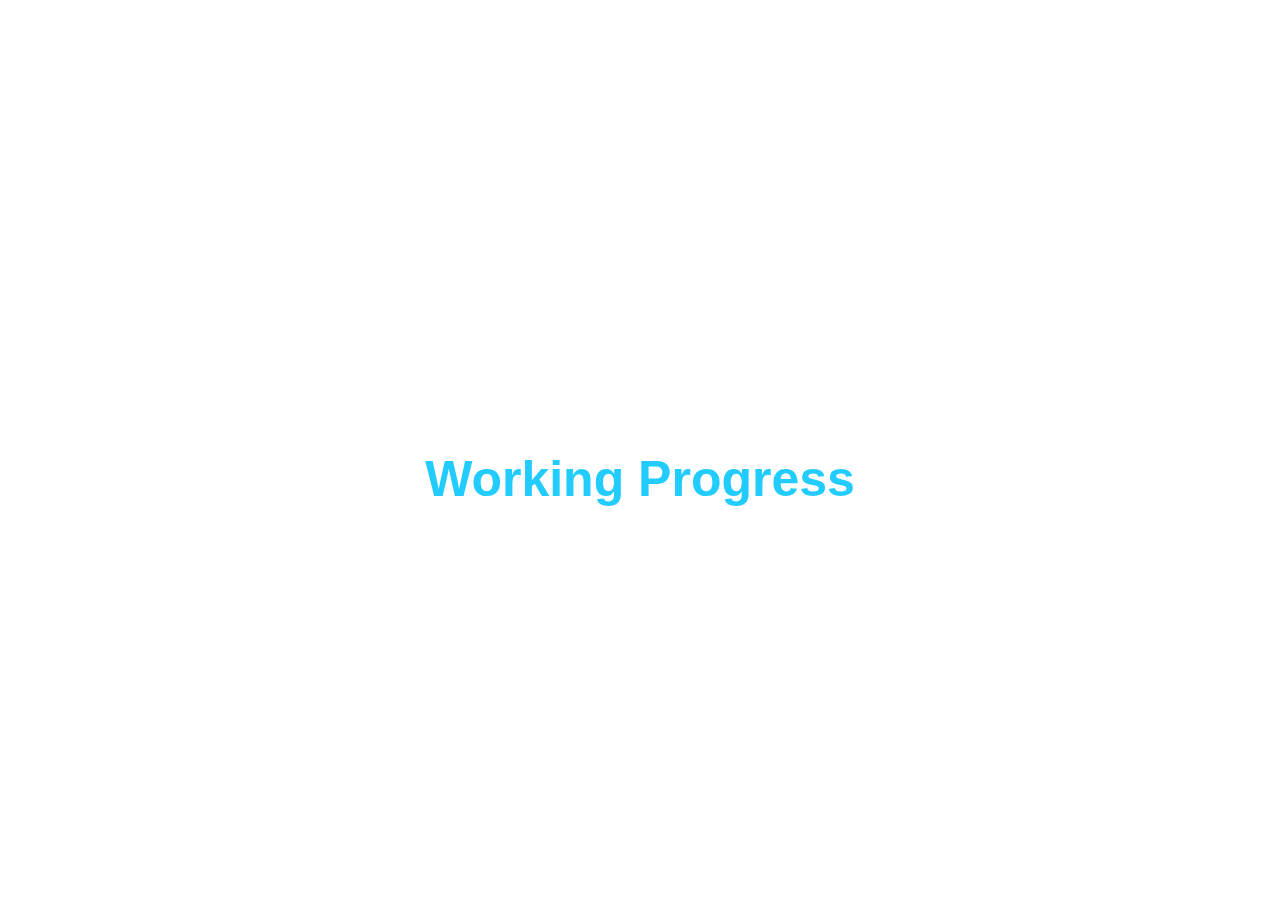
==== commit f8c819d0: "test cc" ====
--- a/index.html
+++ b/index.html
@@ -5,6 +5,17 @@
 	<meta name="viewport" content="width=device-width, initial-scale=1.0">
 	<title>O.H.Tuser</title>
 </head>
+
+<style>
+	h1{
+		text-align: center;
+		font-family: arial;
+		font-size: 50px;
+		color: #22ccff;
+		margin-top: 50vh;
+	}
+</style>
+
 <body>
 	
 
